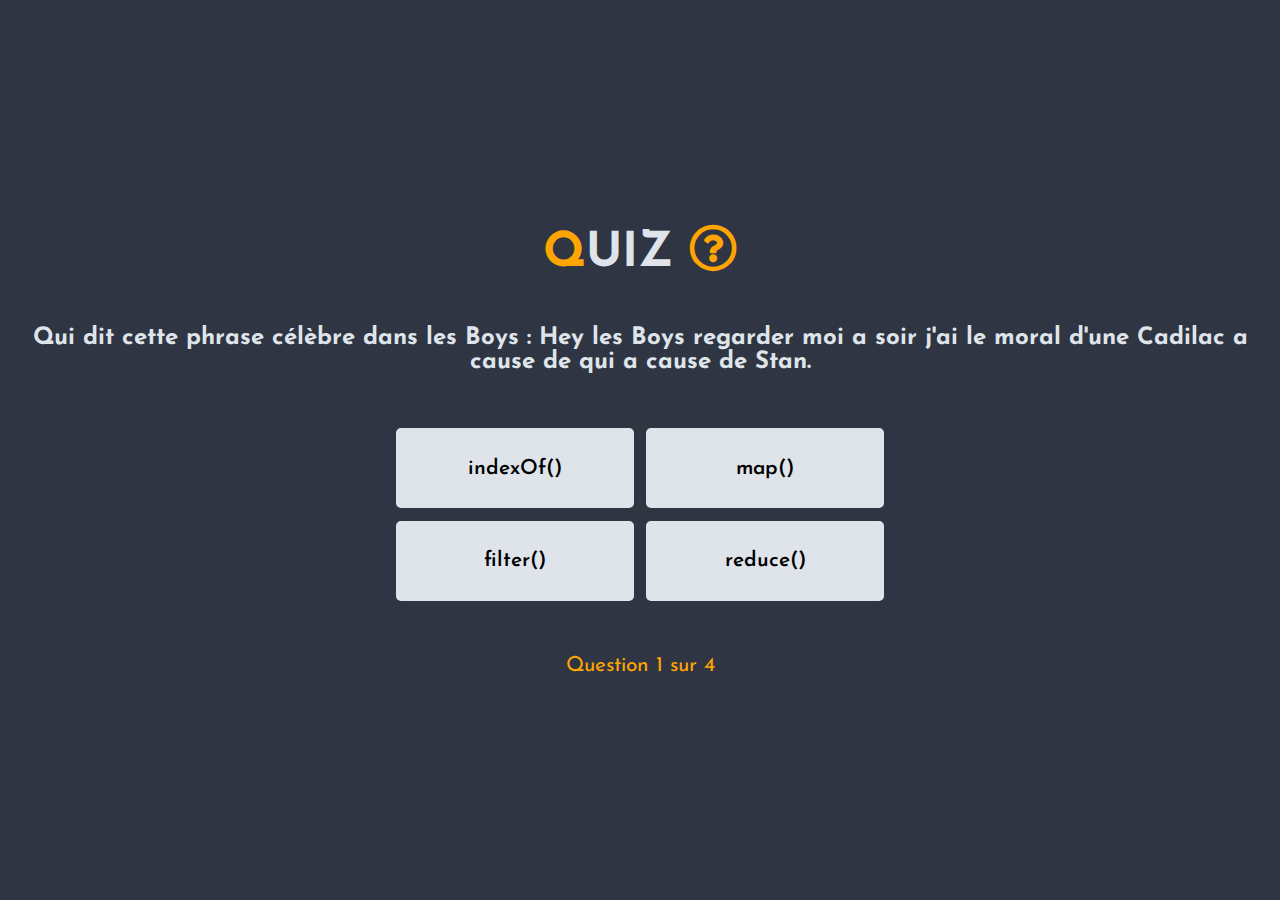
==== quiz/htmlquiz.html @ eedfaf51 "debut" ====
<html lang="fr">
<head>
  <meta charset="UTF-8">
  <meta name="viewport" content="width=device-width, initial-scale=1.0">
  <meta http-equiv="X-UA-Compatible" content="ie=edge">
    
  <title>Quiz - modèle</title>

  <link rel="stylesheet" href="https://use.fontawesome.com/releases/v5.8.2/css/all.css">
  <link href="./cssquiz.css" rel="stylesheet">
</head>

<body>

  <div class="container">
    <div id="quiz">
      <h1><span>Q</span>uiz <i class="far fa-question-circle"></i></h1>

      <h2 id="question"></h2>
        
      <h3 id="score"></h3>

      <div class="choices">
        <button id="guess0" class="btn">        
          <p id="choice0"></p>
        </button>

        <button id="guess1" class="btn">
          <p id="choice1"></p>
        </button>
          
        <button id="guess2" class="btn">
          <p id="choice2"></p>
        </button>
          
        <button id="guess3" class="btn">
          <p id="choice3"></p>
        </button>
      </div>

      <p id="progress"></p>

    </div>
  </div>
   
  <script defer src= "./javaquiz.js" ></script>
</body>



</html>
---- quiz/cssquiz.css ----
@import url("https://fonts.googleapis.com/css2?family=Josefin+Sans:wght@300&display=swap");
* {
  font-family: "Josefin Sans", sans-serif;
  box-sizing: border-box;
  margin: 0;
  padding: 0;
  text-align: center;
}

body {
  display: grid;
  align-items: center;
  justify-items: center;
  min-height: 100vh;
  background: #2f3542;
  color: #dfe4ea;
}
body h1 {
  margin-bottom: 3rem;
  text-transform: uppercase;
  font-size: 3rem;
}
body h1 span, body h1 i {
  color: #ffa502;
}
body h3 {
  color: #ffa502;
  font-size: 1.5rem;
}
body .container .choices {
  display: flex;
  flex-wrap: wrap;
  margin: 3rem auto 3rem;
  width: 500px;
}
body .container .choices button {
  flex: 1 0 45%;
  width: 200px;
  height: 80px;
  border-radius: 5px;
  cursor: pointer;
  border: none;
  margin: 0.4rem;
  outline: none;
  background: #dfe4ea;
  user-select: none;
  font-weight: 600;
}
body .container .choices button:hover {
  background: #ffa502;
  transition: 0.5s;
}
body .container .choices button:active {
  transform: scale(0.9);
  transition: transform 0.1s;
}
body .container .choices button p {
  font-size: 1.3rem;
}
body #progress {
  font-size: 1.3rem;
  color: #ffa502;
}

/*# sourceMappingURL=style.css.map */
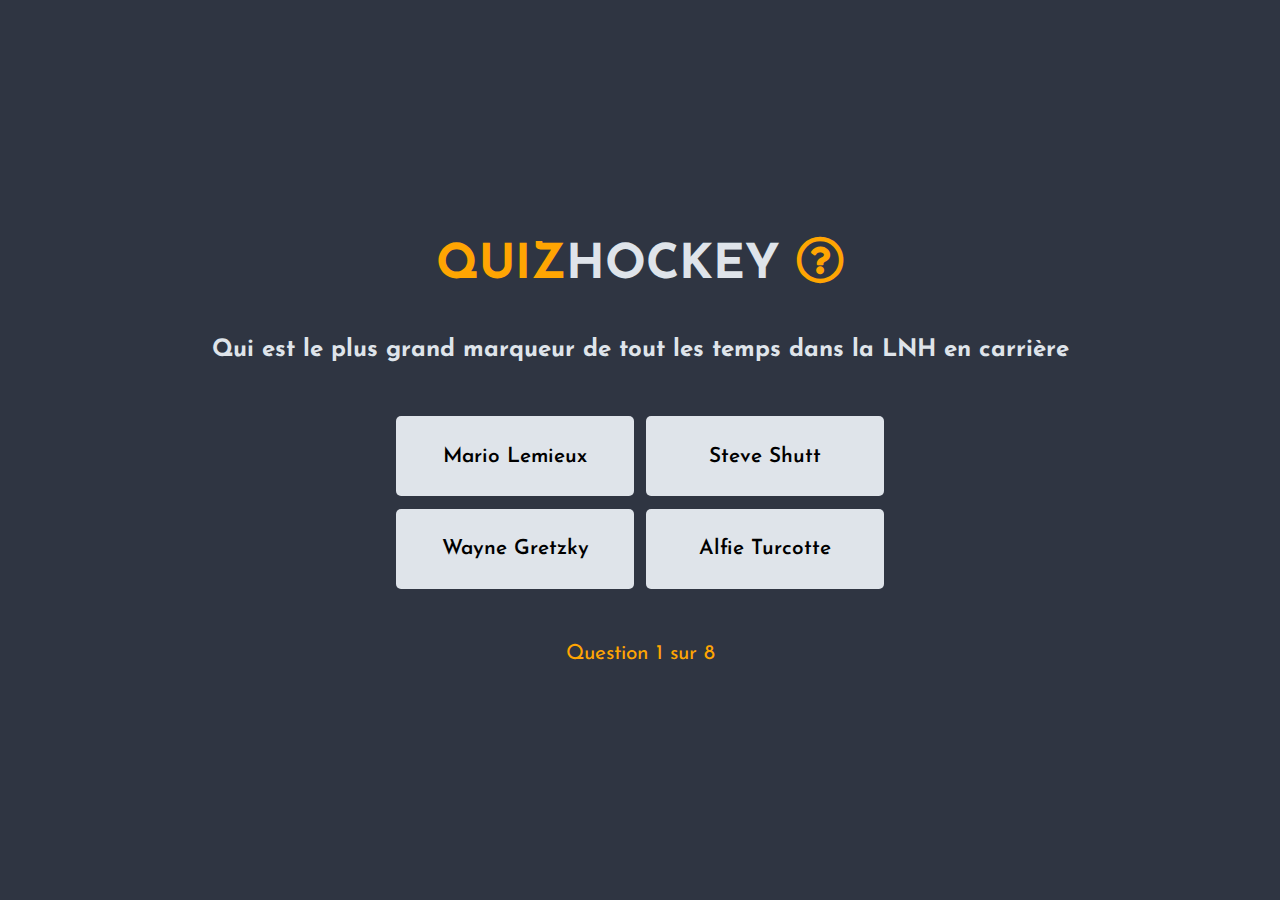
==== commit 94f14673: "question" ====
--- a/quiz/htmlquiz.html
+++ b/quiz/htmlquiz.html
@@ -14,7 +14,7 @@
 
   <div class="container">
     <div id="quiz">
-      <h1><span>Q</span>uiz <i class="far fa-question-circle"></i></h1>
+      <h1><span>Quiz</span>hockey <i class="far fa-question-circle"></i></h1>
 
       <h2 id="question"></h2>
         
@@ -40,6 +40,8 @@
 
       <p id="progress"></p>
 
+      <p id="messagesss"></p>
+
     </div>
   </div>
    
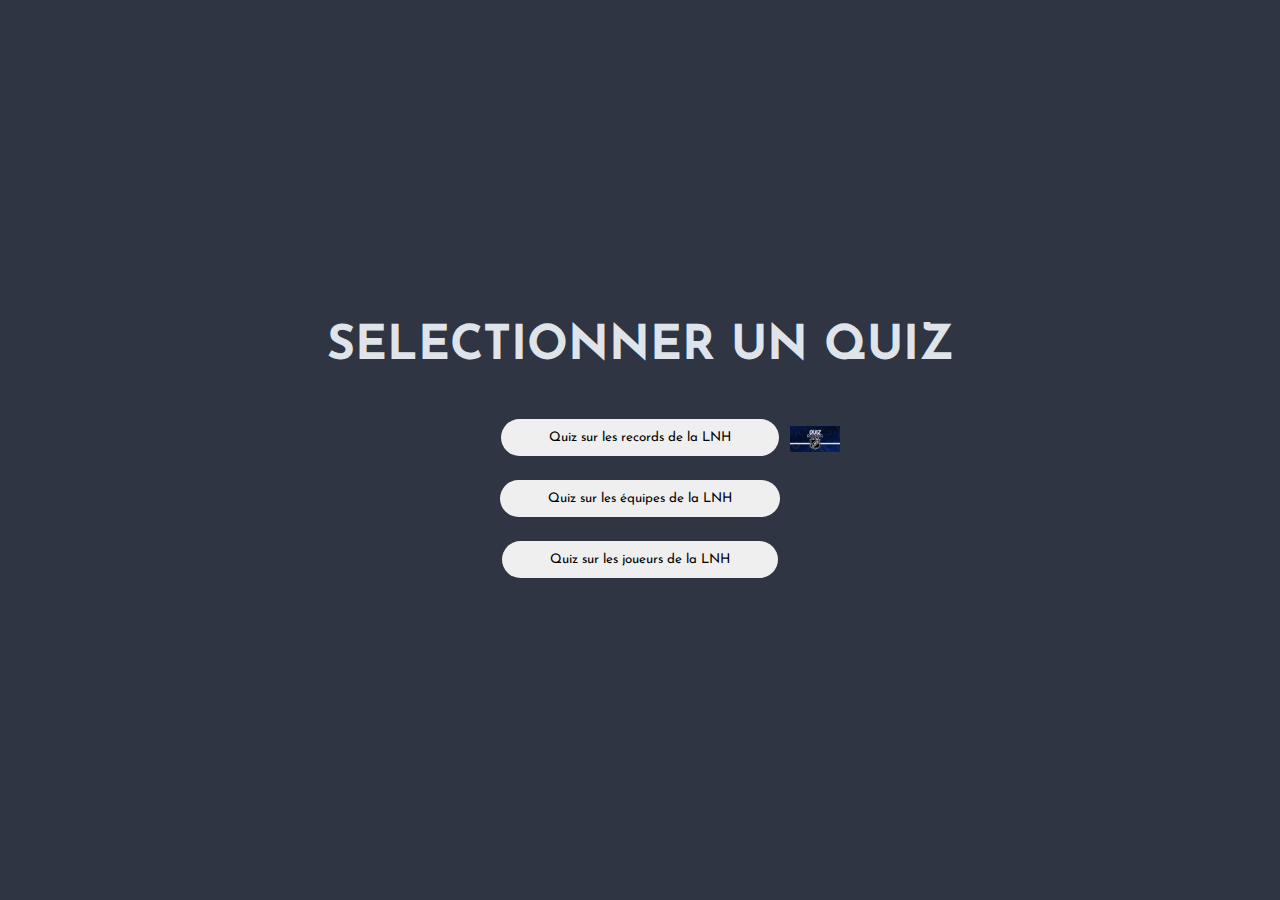
==== commit 572c837d: "v10" ====
--- a/quiz/htmlquiz.html
+++ b/quiz/htmlquiz.html
@@ -13,12 +13,22 @@
 <body>
 
   <div class="container">
+
+    <div id="quizMenu">
+      <h1>Selectionner un quiz</h1>
+      <button id="quiz1Btn" class="btn">Quiz sur les records de la LNH</button>
+      <img src="/img/nhl records.jpg" alt="records" id="records">
+      <button id="quiz2Btn" class="btn">Quiz sur les équipes de la LNH</button>
+      <button id="quiz3Btn" class="btn">Quiz sur les joueurs de la LNH</button>
+    </div>
     <div id="quiz">
       <h1><span>Quiz</span>hockey <i class="far fa-question-circle"></i></h1>
 
       <h2 id="question"></h2>
         
       <h3 id="score"></h3>
+
+     
 
       <div class="choices">
         <button id="guess0" class="btn">        
@@ -42,6 +52,8 @@
 
       <p id="messagesss"></p>
 
+      <button id="backToMenuBtn" class="btn" style="display:none;">Retour à l'accueil</button>
+
     </div>
   </div>
    
--- a/quiz/cssquiz.css
+++ b/quiz/cssquiz.css
@@ -62,4 +62,52 @@
   color: #ffa502;
 }
 
-/*# sourceMappingURL=style.css.map */+/*# sourceMappingURL=style.css.map */
+#quiz {
+  display: none;
+}
+#quiz1Btn{
+  border-radius: 30px;
+  display: block;
+  margin: auto;
+  margin-top: 1.5rem;
+  padding: 0.75rem 3rem;
+  border-radius: 20px;
+  border: none;
+  text-decoration: none;
+}
+#quiz2Btn{
+  border-radius: 30px;
+  display: block;
+  margin: auto;
+  margin-top: 1.5rem;
+  padding: 0.75rem 3rem;
+  border-radius: 20px;
+  border: none;
+  text-decoration: none;
+}
+#quiz3Btn{
+  border-radius: 30px;
+  display: block;
+  margin: auto;
+  margin-top: 1.5rem;
+  padding: 0.75rem 3rem;
+  border-radius: 20px;
+  border: none;
+  text-decoration: none;
+}
+#records{
+  width: 50px;
+  margin-left: 350px;
+  margin-top: -30px;
+}
+#backToMenuBtn{
+  border-radius: 30px;
+  display: block;
+  margin: auto;
+  margin-top: 1.5rem;
+  padding: 0.75rem 3rem;
+  border-radius: 20px;
+  border: none;
+  text-decoration: none;
+}